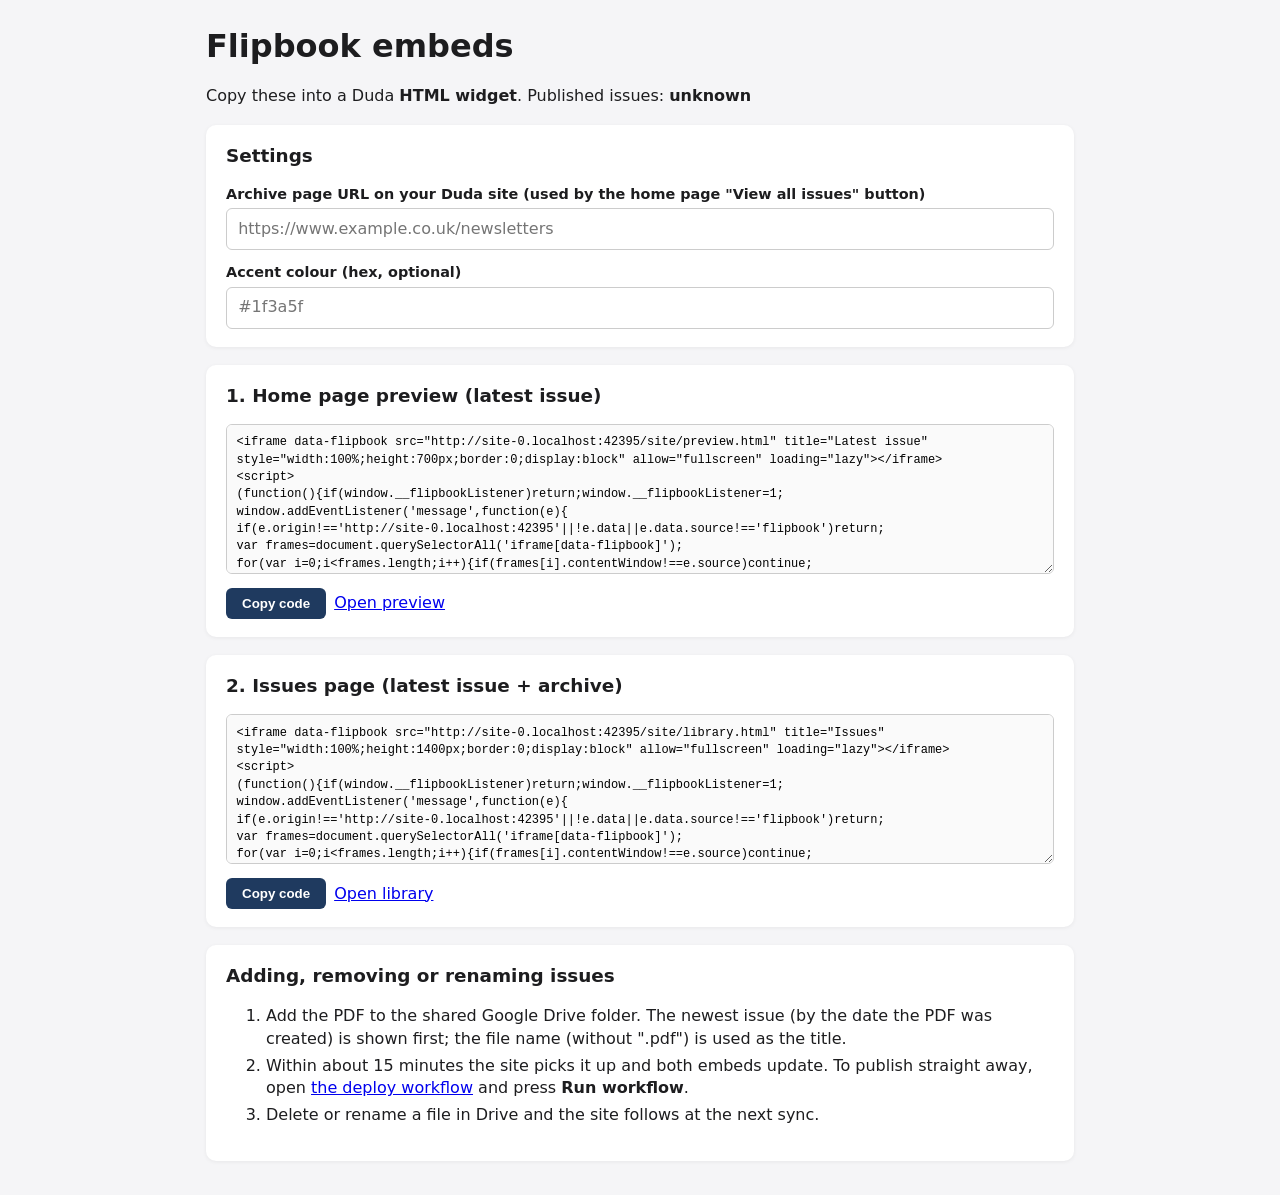
==== site/index.html @ 22dc6fe8 "feat: order issues by the PDF's creation date, falling back to upload time Co-Authored-By: Devin AI " ====
<!doctype html>
<html lang="en">
<head>
  <meta charset="utf-8">
  <meta name="viewport" content="width=device-width, initial-scale=1">
  <title>Flipbook – embed codes</title>
  <meta name="robots" content="noindex">
  <link rel="stylesheet" href="assets/flipbook.css">
  <style>
    body { background: #f5f5f7; }
    .wrap { max-width: 900px; }
    section { background: #fff; border-radius: 10px; padding: 18px 20px; margin: 18px 0; box-shadow: 0 1px 4px rgba(0,0,0,.06); }
    h1 { margin: 8px 0 0; } h2 { margin-top: 0; font-size: 1.15rem; }
    label { display: block; font-weight: 600; margin: 12px 0 4px; font-size: .9rem; }
    input { width: 100%; padding: .55rem .7rem; border: 1px solid #ccc; border-radius: 6px; font: inherit; }
    textarea { width: 100%; height: 150px; font: 12px/1.45 ui-monospace, Menlo, Consolas, monospace; padding: .6rem; border-radius: 6px; border: 1px solid #ccc; background: #fafafa; }
    .row { display: flex; gap: 8px; align-items: center; margin-top: 8px; }
    button.copy { padding: .5rem 1rem; border-radius: 6px; border: 0; background: var(--fb-accent); color: #fff; font-weight: 600; cursor: pointer; }
    ol li { margin: .3rem 0; } code { background: #eef; padding: 0 .25rem; border-radius: 3px; }
    table { border-collapse: collapse; width: 100%; font-size: .9rem; } td { padding: 4px 8px 4px 0; border-bottom: 1px solid #eee; vertical-align: top; }
  </style>
</head>
<body>
  <main class="wrap">
    <h1>Flipbook embeds</h1>
    <p>Copy these into a Duda <strong>HTML widget</strong>. Published issues: <strong id="count">…</strong></p>

    <section>
      <h2>Settings</h2>
      <label for="link">Archive page URL on your Duda site (used by the home page "View all issues" button)</label>
      <input id="link" type="url" placeholder="https://www.example.co.uk/newsletters">
      <label for="accent">Accent colour (hex, optional)</label>
      <input id="accent" type="text" placeholder="#1f3a5f">
    </section>

    <section>
      <h2>1. Home page preview (latest issue)</h2>
      <textarea id="code-preview" readonly></textarea>
      <div class="row"><button class="copy" data-target="code-preview">Copy code</button> <a id="open-preview" target="_blank">Open preview</a></div>
    </section>

    <section>
      <h2>2. Issues page (latest issue + archive)</h2>
      <textarea id="code-library" readonly></textarea>
      <div class="row"><button class="copy" data-target="code-library">Copy code</button> <a id="open-library" target="_blank">Open library</a></div>
    </section>

    <section>
      <h2>Adding, removing or renaming issues</h2>
      <ol>
        <li>Add the PDF to the shared Google Drive folder. The newest issue (by the date the PDF was created) is shown first; the file name (without ".pdf") is used as the title.</li>
        <li>Within about 15 minutes the site picks it up and both embeds update. To publish straight away, open <a id="run-link" target="_blank">the deploy workflow</a> and press <strong>Run workflow</strong>.</li>
        <li>Delete or rename a file in Drive and the site follows at the next sync.</li>
      </ol>
    </section>
  </main>
  <script type="module">
    import { loadIssues } from './assets/common.js';

    const REPO = 'opmedia-dev/flipbook';
    document.getElementById('run-link').href = `https://github.com/${REPO}/actions/workflows/deploy.yml`;

    loadIssues().then((list) => { document.getElementById('count').textContent = list.length; })
      .catch(() => { document.getElementById('count').textContent = 'unknown'; });

    const base = new URL('.', location.href).href;
    const origin = location.origin;

    function listener() {
      return `<script>
(function(){if(window.__flipbookListener)return;window.__flipbookListener=1;
window.addEventListener('message',function(e){
if(e.origin!=='${origin}'||!e.data||e.data.source!=='flipbook')return;
var frames=document.querySelectorAll('iframe[data-flipbook]');
for(var i=0;i<frames.length;i++){if(frames[i].contentWindow!==e.source)continue;
if(e.data.type==='height')frames[i].style.height=e.data.height+'px';
if(e.data.type==='scrollToTop')frames[i].scrollIntoView({behavior:'smooth',block:'start'});}
});})();
<\/script>`;
    }

    function iframe(page, query, height, title) {
      const qs = query.toString();
      const src = `${base}${page}${qs ? `?${qs}` : ''}`;
      return { src, html: `<iframe data-flipbook src="${src.replace(/&/g, '&amp;').replace(/"/g, '&quot;')}" title="${title}" style="width:100%;height:${height}px;border:0;display:block" allow="fullscreen" loading="lazy"></iframe>\n${listener()}` };
    }

    function update() {
      const q = new URLSearchParams();
      const link = document.getElementById('link').value.trim();
      const accent = document.getElementById('accent').value.trim().replace(/^#/, '');
      if (accent) q.set('accent', accent);
      const pq = new URLSearchParams(q);
      if (link) pq.set('link', link);
      const p = iframe('preview.html', pq, 700, 'Latest issue');
      const l = iframe('library.html', q, 1400, 'Issues');
      document.getElementById('code-preview').value = p.html;
      document.getElementById('code-library').value = l.html;
      document.getElementById('open-preview').href = p.src;
      document.getElementById('open-library').href = l.src;
    }
    document.querySelectorAll('input').forEach((i) => i.addEventListener('input', update));
    document.querySelectorAll('button.copy').forEach((b) => b.addEventListener('click', async () => {
      const ta = document.getElementById(b.dataset.target);
      ta.select();
      try { await navigator.clipboard.writeText(ta.value); } catch { document.execCommand('copy'); }
      b.textContent = 'Copied!';
      setTimeout(() => { b.textContent = 'Copy code'; }, 1500);
    }));
    update();
  </script>
</body>
</html>
---- site/assets/flipbook.css ----
:root {
  --fb-bg: transparent;
  --fb-accent: #1f3a5f;
  --fb-text: #1d1d1f;
  --fb-muted: #6b6b70;
  --fb-card: #ffffff;
  --fb-font: system-ui, -apple-system, "Segoe UI", Roboto, Helvetica, Arial, sans-serif;
}
* { box-sizing: border-box; }
html, body { margin: 0; padding: 0; }
body { background: var(--fb-bg); color: var(--fb-text); font-family: var(--fb-font); line-height: 1.4; }
html.fb-embedded, html.fb-embedded body { overflow: hidden; }

.fb { position: relative; width: 100%; }
.fb-stage { position: relative; width: 100%; min-height: 200px; display: flex; justify-content: center; }
.fb-sizer { width: 100%; margin: 0 auto; transition: transform .5s ease; }
.fb-sizer.fb-shift-left { transform: translateX(-25%); }
.fb-sizer.fb-shift-right { transform: translateX(25%); }
.fb-book { margin: 0 auto; }
.fb-page { background: #fff; overflow: hidden; }
.fb-page-inner { position: relative; width: 100%; height: 100%; background: #fff; }
.fb-page-inner > img, .fb-page-inner > canvas { position: absolute; inset: 0; width: 100%; height: 100%; display: block; object-fit: contain; }
.fb-loading { position: absolute; inset: 0; display: flex; gap: .6rem; align-items: center; justify-content: center; color: var(--fb-muted); font-size: .95rem; }
.fb-spinner { width: 22px; height: 22px; border-radius: 50%; border: 3px solid currentColor; border-right-color: transparent; animation: fb-spin .8s linear infinite; }
@keyframes fb-spin { to { transform: rotate(360deg); } }

.fb-bar { display: flex; align-items: center; justify-content: center; gap: .4rem; padding: .6rem 0 0; }
.fb-spacer { width: 1rem; }
.fb-counter { min-width: 6.5em; text-align: center; font-variant-numeric: tabular-nums; font-size: .9rem; color: var(--fb-muted); }
.fb-btn { display: inline-flex; align-items: center; justify-content: center; width: 38px; height: 38px; border-radius: 50%; border: 1px solid rgba(0,0,0,.12); background: #fff; color: var(--fb-accent); cursor: pointer; padding: 0; text-decoration: none; transition: background .15s, color .15s; }
.fb-btn:hover:not(:disabled) { background: var(--fb-accent); color: #fff; }
.fb-btn:disabled { opacity: .35; cursor: default; }
.fb-btn svg { width: 18px; height: 18px; fill: none; stroke: currentColor; stroke-width: 2.2; stroke-linecap: round; stroke-linejoin: round; }
.fb-btn[hidden] { display: none; }

.fb:fullscreen { background: #2b2b2e; padding: 12px; display: flex; flex-direction: column; justify-content: center; }
.fb:fullscreen .fb-counter { color: #ddd; }

.fb-error { padding: 2rem 1rem; text-align: center; color: var(--fb-muted); }

/* Page layouts */
.wrap { max-width: 1200px; margin: 0 auto; padding: 16px; }
.issue-head { text-align: center; margin: 0 0 12px; }
.issue-kicker { text-transform: uppercase; letter-spacing: .08em; font-size: .75rem; color: var(--fb-accent); font-weight: 600; margin: 0; }
.issue-title { margin: .2rem 0 0; font-size: clamp(1.2rem, 2.5vw, 1.7rem); }
.issue-date { margin: .15rem 0 0; color: var(--fb-muted); font-size: .9rem; }
.back-latest { margin-left: .6rem; color: var(--fb-accent); background: none; border: 0; cursor: pointer; font: inherit; text-decoration: underline; padding: 0; }

.cta { display: flex; justify-content: center; margin-top: 14px; }
.cta a { display: inline-block; padding: .7rem 1.4rem; border-radius: 999px; background: var(--fb-accent); color: #fff; text-decoration: none; font-weight: 600; }
.cta a:hover { filter: brightness(1.12); }

.archive { margin-top: 40px; }
.archive h2 { font-size: 1.25rem; margin: 0 0 14px; padding-bottom: 8px; border-bottom: 2px solid var(--fb-accent); }
.grid { display: grid; grid-template-columns: repeat(auto-fill, minmax(160px, 1fr)); gap: 18px; list-style: none; padding: 0; margin: 0; }
.card { display: flex; flex-direction: column; text-align: left; width: 100%; border: 0; background: none; padding: 0; cursor: pointer; font: inherit; color: inherit; }
.card-cover { position: relative; width: 100%; aspect-ratio: 1 / 1.414; background: #eee; border-radius: 4px; overflow: hidden; box-shadow: 0 2px 8px rgba(0,0,0,.15); transition: transform .2s, box-shadow .2s; }
.card-cover img, .card-cover canvas { width: 100%; height: 100%; object-fit: cover; display: block; }
.card:hover .card-cover, .card:focus-visible .card-cover { transform: translateY(-3px); box-shadow: 0 8px 20px rgba(0,0,0,.2); }
.card[aria-current="true"] .card-cover { outline: 3px solid var(--fb-accent); outline-offset: 3px; }
.card-title { font-weight: 600; margin-top: 8px; font-size: .95rem; }
.card-date { color: var(--fb-muted); font-size: .85rem; }
.empty { color: var(--fb-muted); }
.card-date:empty, .issue-date:empty { display: none; }
[hidden] { display: none !important; }
.fb-page { box-shadow: 0 1px 8px rgba(0,0,0,.18); }
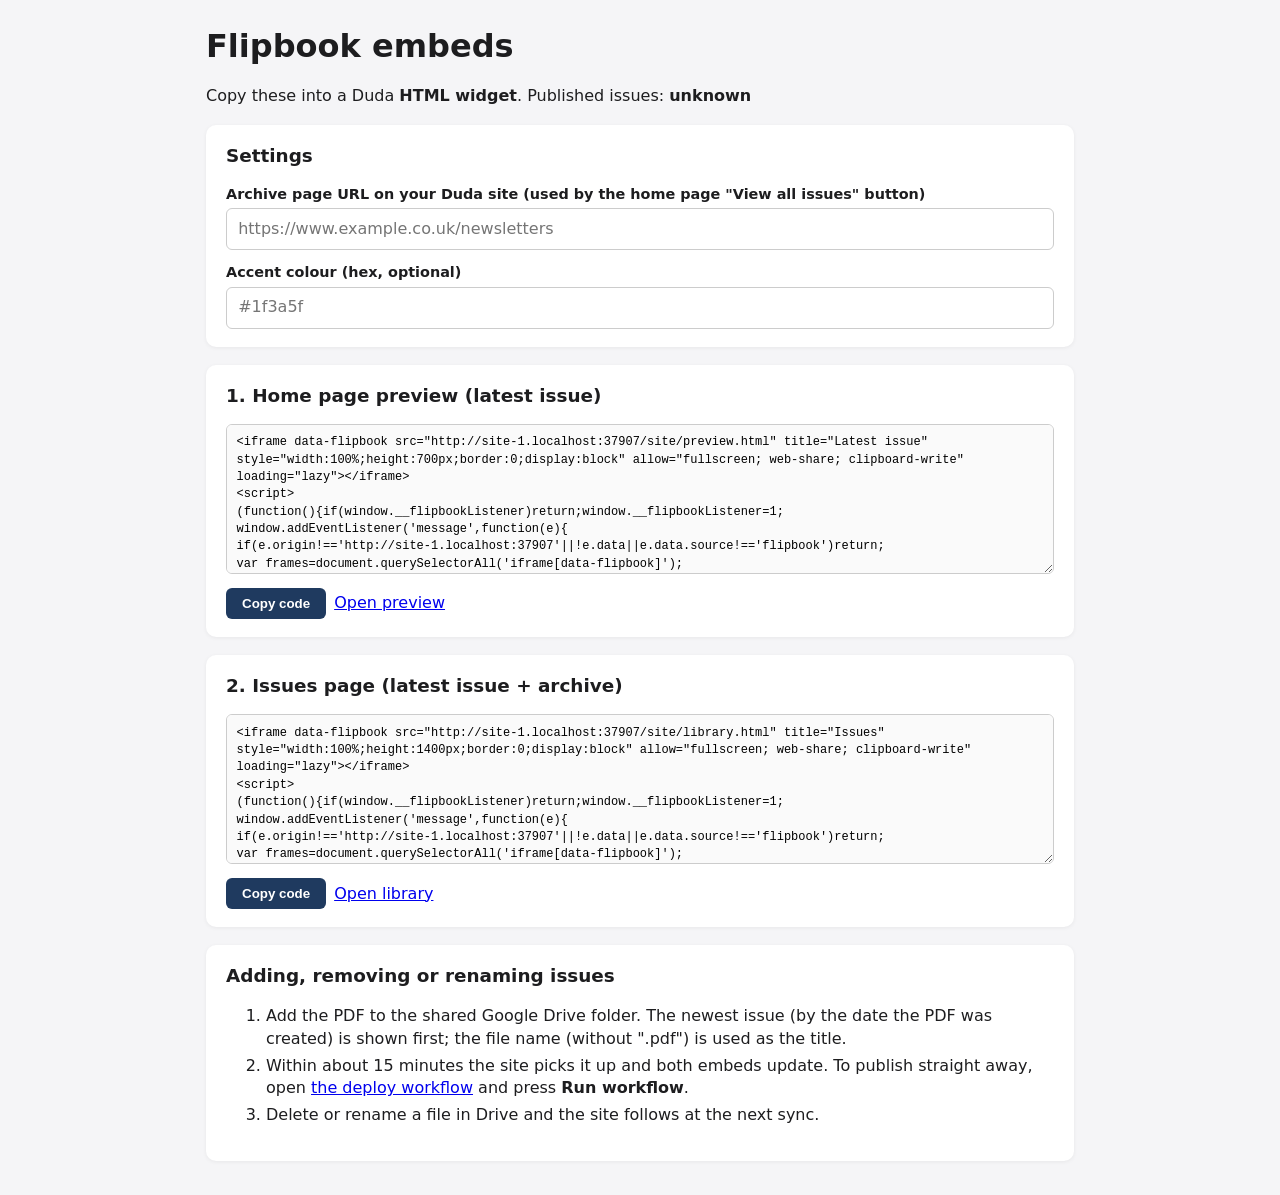
==== commit bd30b428: "feat: toolbar tools – first/last, search, zoom, share, print; responsive two-row bar Co-Authored-By:" ====
--- a/site/index.html
+++ b/site/index.html
@@ -82,7 +82,7 @@
     function iframe(page, query, height, title) {
       const qs = query.toString();
       const src = `${base}${page}${qs ? `?${qs}` : ''}`;
-      return { src, html: `<iframe data-flipbook src="${src.replace(/&/g, '&amp;').replace(/"/g, '&quot;')}" title="${title}" style="width:100%;height:${height}px;border:0;display:block" allow="fullscreen" loading="lazy"></iframe>\n${listener()}` };
+      return { src, html: `<iframe data-flipbook src="${src.replace(/&/g, '&amp;').replace(/"/g, '&quot;')}" title="${title}" style="width:100%;height:${height}px;border:0;display:block" allow="fullscreen; web-share; clipboard-write" loading="lazy"></iframe>\n${listener()}` };
     }
 
     function update() {
--- a/site/assets/flipbook.css
+++ b/site/assets/flipbook.css
@@ -64,3 +64,43 @@
 .card-date:empty, .issue-date:empty { display: none; }
 [hidden] { display: none !important; }
 .fb-page { box-shadow: 0 1px 8px rgba(0,0,0,.18); }
+
+/* Toolbar groups */
+.fb { container-type: inline-size; }
+.fb-bar { flex-wrap: wrap; gap: .5rem 1.25rem; }
+.fb-group { display: flex; align-items: center; gap: .35rem; }
+.fb-btn[aria-pressed="true"] { background: var(--fb-accent); color: #fff; }
+@container (max-width: 520px) {
+  .fb-bar { gap: .45rem; }
+  .fb-group { gap: .25rem; }
+  .fb-btn { width: 34px; height: 34px; }
+  .fb-btn svg { width: 16px; height: 16px; }
+  .fb-counter { min-width: 5em; font-size: .85rem; }
+}
+
+/* Zoom */
+.fb-zoom { position: absolute; inset: 0; z-index: 20; display: flex; flex-direction: column; background: rgba(40,40,44,.96); border-radius: 4px; overflow: hidden; }
+.fb-zoom-scroll { flex: 1; overflow: auto; cursor: grab; touch-action: pan-x pan-y; }
+.fb-zoom-scroll.fb-dragging { cursor: grabbing; user-select: none; }
+.fb-zoom-pages { display: flex; width: max-content; min-width: 100%; justify-content: center; padding: 12px; }
+.fb-zoom-pages canvas { display: block; background: #fff; height: auto; }
+.fb-zoom-bar { display: flex; justify-content: center; align-items: center; gap: .35rem; padding: 8px; background: rgba(0,0,0,.35); }
+.fb-zoom-bar .fb-counter { color: #eee; min-width: 4em; }
+
+/* Search */
+.fb-search { margin: .7rem auto 0; max-width: 560px; background: #fff; border: 1px solid rgba(0,0,0,.12); border-radius: 10px; padding: .7rem; box-shadow: 0 4px 16px rgba(0,0,0,.08); }
+.fb-search-form { display: flex; gap: .4rem; }
+.fb-search-form input { flex: 1; min-width: 0; padding: .5rem .7rem; border: 1px solid #ccc; border-radius: 999px; font: inherit; }
+.fb-search-go { border: 0; border-radius: 999px; padding: .5rem 1rem; background: var(--fb-accent); color: #fff; font: inherit; font-weight: 600; cursor: pointer; }
+.fb-search-status { margin: .5rem .2rem 0; font-size: .85rem; color: var(--fb-muted); }
+.fb-search-status:empty { display: none; }
+.fb-search-results { list-style: none; margin: .4rem 0 0; padding: 0; max-height: 260px; overflow: auto; }
+.fb-search-hit { display: block; width: 100%; text-align: left; border: 0; background: none; padding: .45rem .4rem; font: inherit; font-size: .88rem; color: var(--fb-text); cursor: pointer; border-radius: 6px; }
+.fb-search-hit:hover, .fb-search-hit:focus-visible { background: rgba(0,0,0,.05); }
+.fb-search-page { font-weight: 700; color: var(--fb-accent); margin-right: .3rem; }
+.fb-search-hit mark { background: #ffe58a; color: inherit; padding: 0 1px; }
+
+/* Toast + print frame */
+.fb-toast { position: absolute; left: 50%; bottom: 14px; transform: translate(-50%, 10px); background: rgba(20,20,22,.88); color: #fff; padding: .45rem .9rem; border-radius: 999px; font-size: .85rem; opacity: 0; pointer-events: none; transition: opacity .2s, transform .2s; z-index: 30; }
+.fb-toast-show { opacity: 1; transform: translate(-50%, 0); }
+.fb-print-frame { position: fixed; width: 0; height: 0; border: 0; visibility: hidden; }
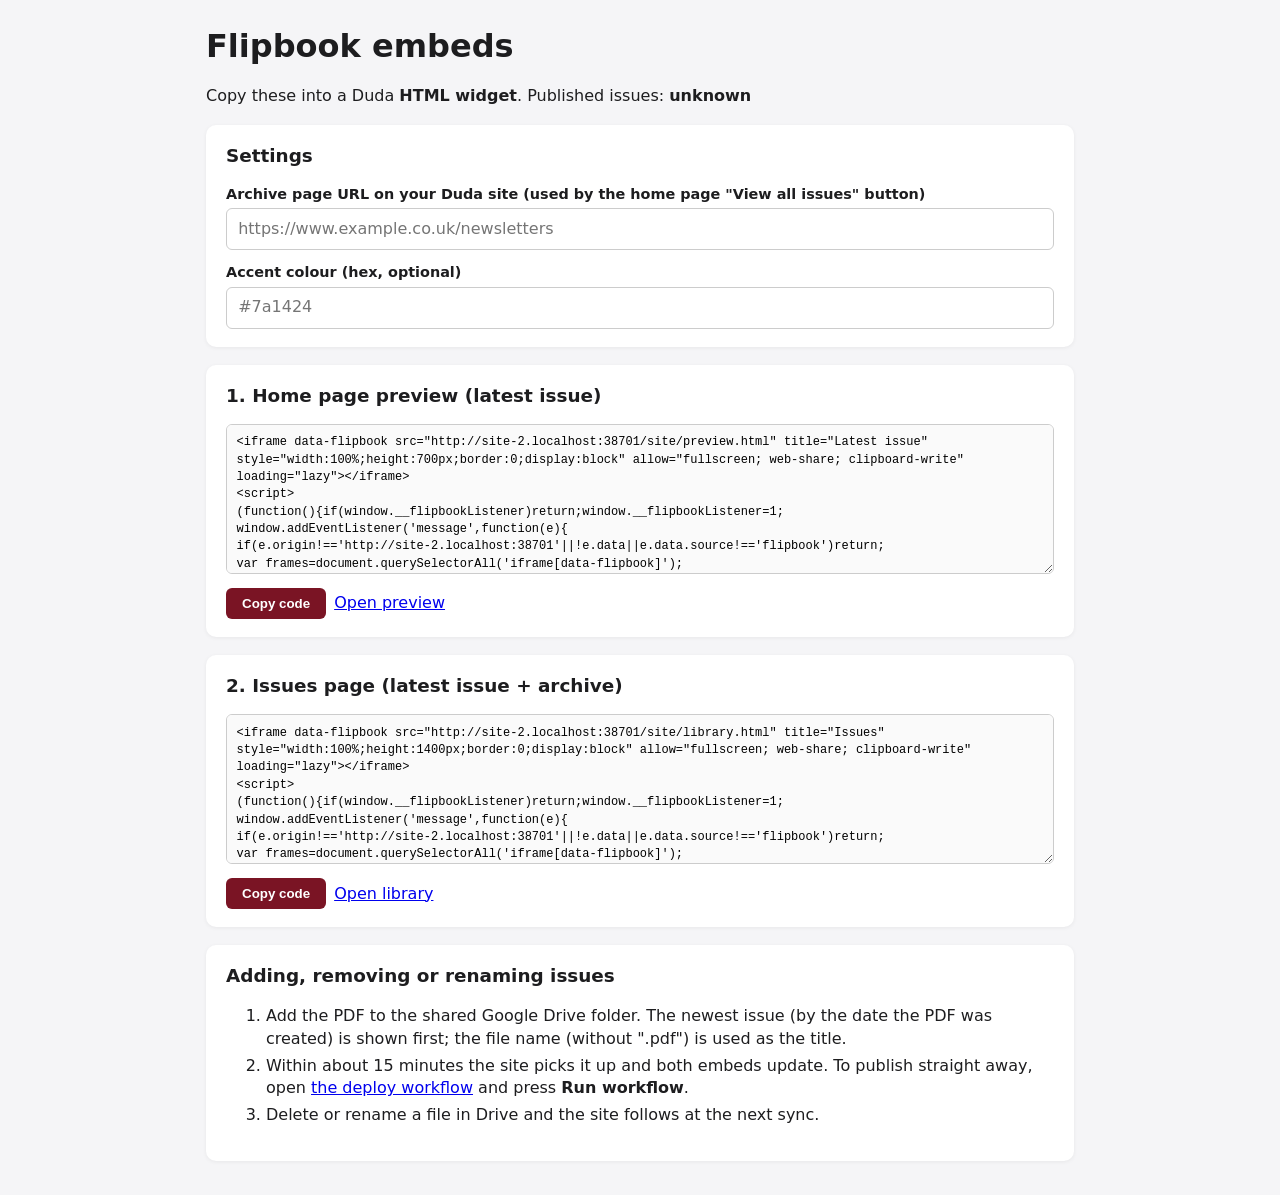
==== commit 7eaacbf8: "Match Flipbook accent reference to What's On (site/index.html)" ====
--- a/site/index.html
+++ b/site/index.html
@@ -30,7 +30,7 @@
       <label for="link">Archive page URL on your Duda site (used by the home page "View all issues" button)</label>
       <input id="link" type="url" placeholder="https://www.example.co.uk/newsletters">
       <label for="accent">Accent colour (hex, optional)</label>
-      <input id="accent" type="text" placeholder="#1f3a5f">
+      <input id="accent" type="text" placeholder="#7a1424">
     </section>
 
     <section>
--- a/site/assets/flipbook.css
+++ b/site/assets/flipbook.css
@@ -1,6 +1,6 @@
 :root {
   --fb-bg: transparent;
-  --fb-accent: #1f3a5f;
+  --fb-accent: #7a1424;
   --fb-text: #1d1d1f;
   --fb-muted: #6b6b70;
   --fb-card: #ffffff;
@@ -44,7 +44,9 @@
 .issue-kicker { text-transform: uppercase; letter-spacing: .08em; font-size: .75rem; color: var(--fb-accent); font-weight: 600; margin: 0; }
 .issue-title { margin: .2rem 0 0; font-size: clamp(1.2rem, 2.5vw, 1.7rem); }
 .issue-date { margin: .15rem 0 0; color: var(--fb-muted); font-size: .9rem; }
-.back-latest { margin-left: .6rem; color: var(--fb-accent); background: none; border: 0; cursor: pointer; font: inherit; text-decoration: underline; padding: 0; }
+.back-latest { display: inline-flex; align-items: center; gap: .35rem; margin-top: .6rem; padding: .45rem 1rem .45rem .75rem; border: 1.5px solid var(--fb-accent); border-radius: 999px; background: #fff; color: var(--fb-accent); font: inherit; font-size: .9rem; font-weight: 600; cursor: pointer; transition: background .15s, color .15s; }
+.back-latest:hover, .back-latest:focus-visible { background: var(--fb-accent); color: #fff; }
+.card-badge { position: absolute; top: 6px; left: 6px; padding: .1rem .45rem; border-radius: 999px; background: var(--fb-accent); color: #fff; font-size: .68rem; font-weight: 600; box-shadow: 0 1px 4px rgba(0,0,0,.25); }
 
 .cta { display: flex; justify-content: center; margin-top: 14px; }
 .cta a { display: inline-block; padding: .7rem 1.4rem; border-radius: 999px; background: var(--fb-accent); color: #fff; text-decoration: none; font-weight: 600; }
@@ -104,3 +106,6 @@
 .fb-toast { position: absolute; left: 50%; bottom: 14px; transform: translate(-50%, 10px); background: rgba(20,20,22,.88); color: #fff; padding: .45rem .9rem; border-radius: 999px; font-size: .85rem; opacity: 0; pointer-events: none; transition: opacity .2s, transform .2s; z-index: 30; }
 .fb-toast-show { opacity: 1; transform: translate(-50%, 0); }
 .fb-print-frame { position: fixed; width: 0; height: 0; border: 0; visibility: hidden; }
+
+.archive-year { font-size: 1.05rem; margin: 22px 0 12px; color: var(--fb-accent); }
+.archive-year:first-child { margin-top: 6px; }
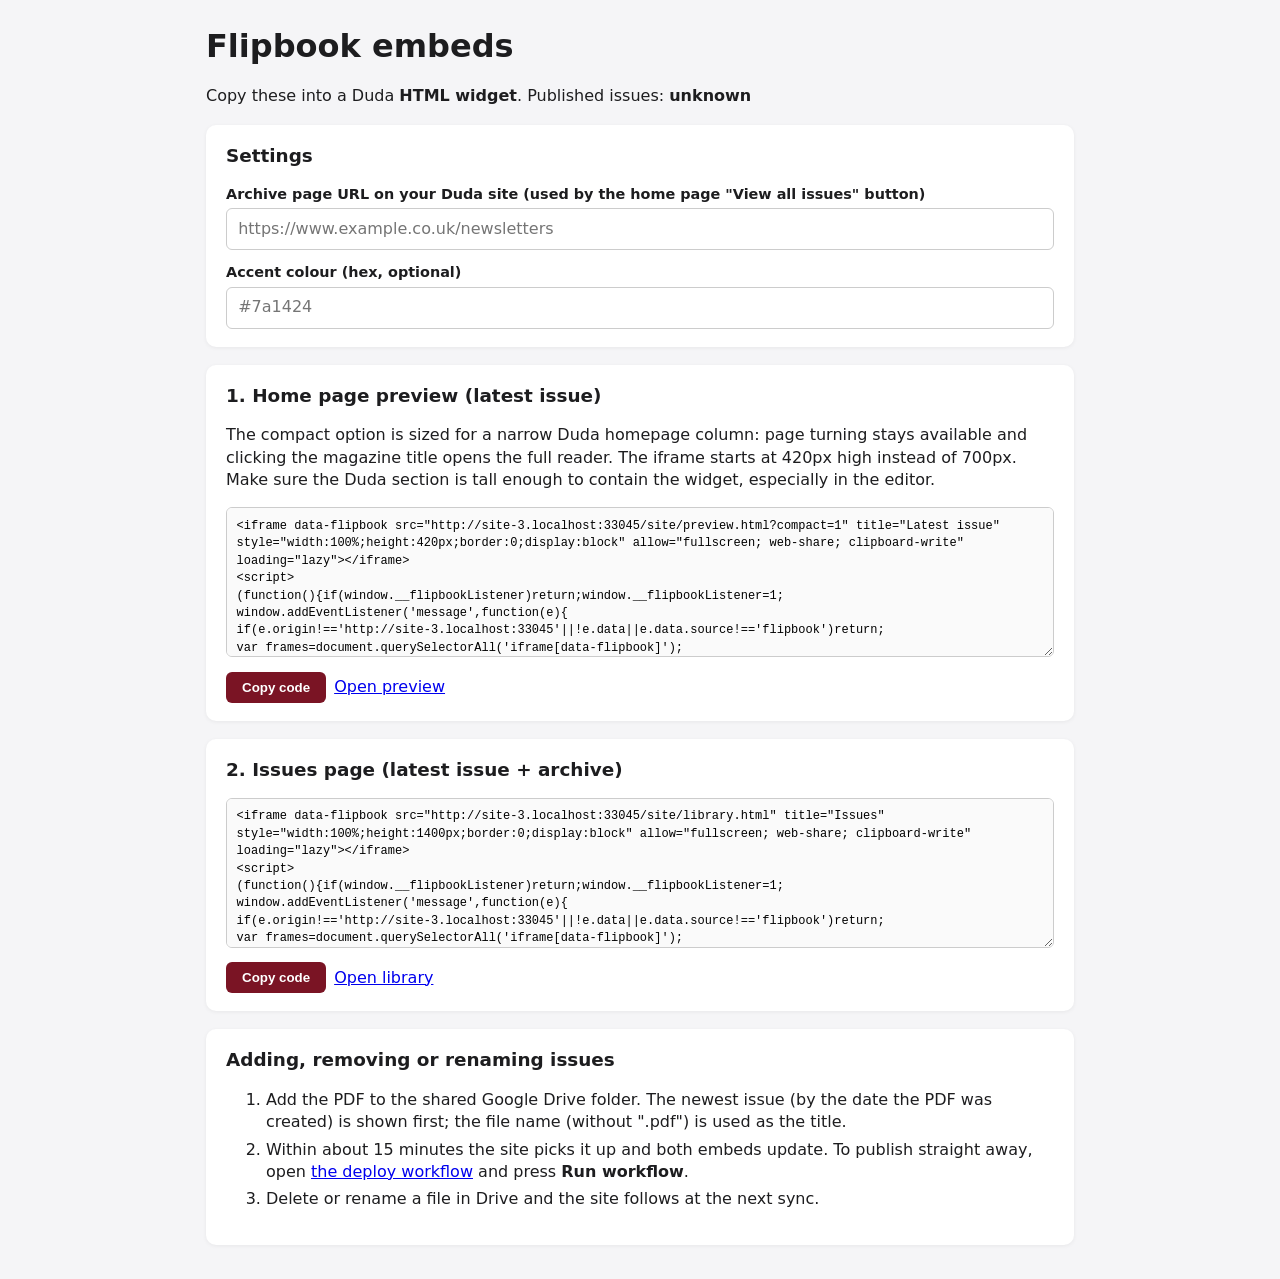
==== commit 6317f13c: "Generate compact 420px homepage embed for Duda instead of oversized 700px reader" ====
--- a/site/index.html
+++ b/site/index.html
@@ -35,6 +35,7 @@
 
     <section>
       <h2>1. Home page preview (latest issue)</h2>
+      <p>The compact option is sized for a narrow Duda homepage column: page turning stays available and clicking the magazine title opens the full reader. The iframe starts at 420px high instead of 700px. Make sure the Duda section is tall enough to contain the widget, especially in the editor.</p>
       <textarea id="code-preview" readonly></textarea>
       <div class="row"><button class="copy" data-target="code-preview">Copy code</button> <a id="open-preview" target="_blank">Open preview</a></div>
     </section>
@@ -92,7 +93,8 @@
       if (accent) q.set('accent', accent);
       const pq = new URLSearchParams(q);
       if (link) pq.set('link', link);
-      const p = iframe('preview.html', pq, 700, 'Latest issue');
+      pq.set('compact', '1');
+      const p = iframe('preview.html', pq, 420, 'Latest issue');
       const l = iframe('library.html', q, 1400, 'Issues');
       document.getElementById('code-preview').value = p.html;
       document.getElementById('code-library').value = l.html;
--- a/site/assets/flipbook.css
+++ b/site/assets/flipbook.css
@@ -43,6 +43,9 @@
 .issue-head { text-align: center; margin: 0 0 12px; }
 .issue-kicker { text-transform: uppercase; letter-spacing: .08em; font-size: .75rem; color: var(--fb-accent); font-weight: 600; margin: 0; }
 .issue-title { margin: .2rem 0 0; font-size: clamp(1.2rem, 2.5vw, 1.7rem); }
+/* Compact homepage embed: title opens the full reader without an extra row. */
+.fb-compact-full-link { color: inherit; text-decoration: none; }
+.fb-compact-full-link:hover, .fb-compact-full-link:focus-visible { color: var(--fb-accent); text-decoration: underline; }
 .issue-date { margin: .15rem 0 0; color: var(--fb-muted); font-size: .9rem; }
 .back-latest { display: inline-flex; align-items: center; gap: .35rem; margin-top: .6rem; padding: .45rem 1rem .45rem .75rem; border: 1.5px solid var(--fb-accent); border-radius: 999px; background: #fff; color: var(--fb-accent); font: inherit; font-size: .9rem; font-weight: 600; cursor: pointer; transition: background .15s, color .15s; }
 .back-latest:hover, .back-latest:focus-visible { background: var(--fb-accent); color: #fff; }
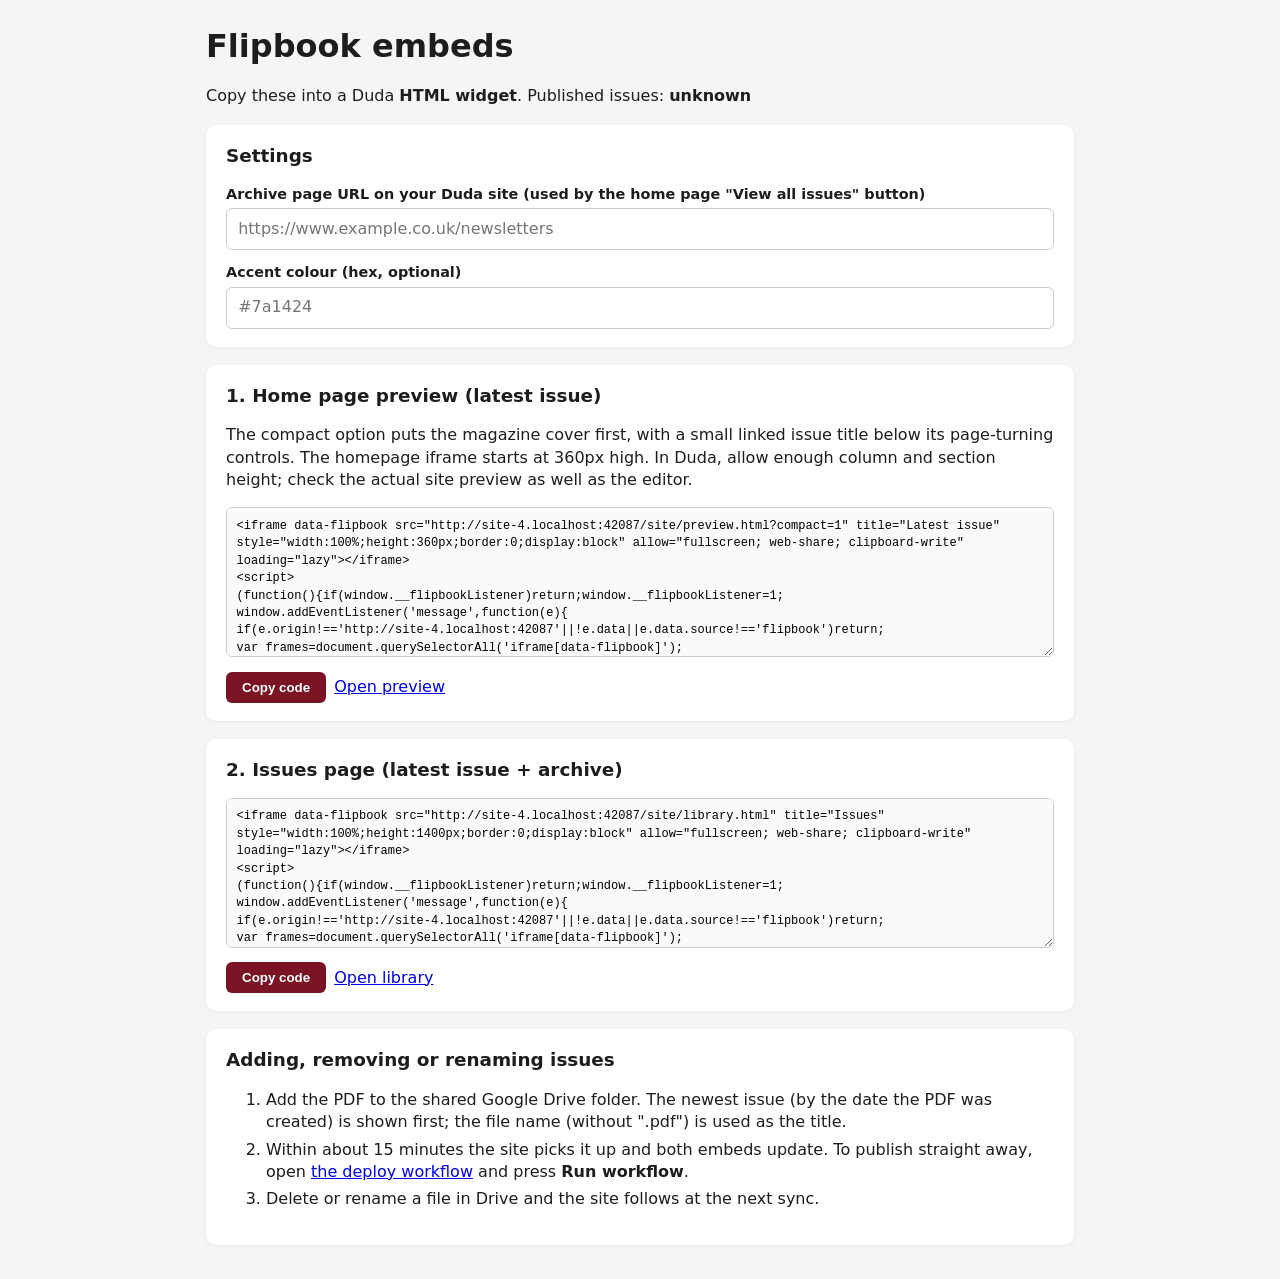
==== commit ae9a670e: "Generate shorter 360px compact Duda homepage embed" ====
--- a/site/index.html
+++ b/site/index.html
@@ -35,7 +35,7 @@
 
     <section>
       <h2>1. Home page preview (latest issue)</h2>
-      <p>The compact option is sized for a narrow Duda homepage column: page turning stays available and clicking the magazine title opens the full reader. The iframe starts at 420px high instead of 700px. Make sure the Duda section is tall enough to contain the widget, especially in the editor.</p>
+      <p>The compact option puts the magazine cover first, with a small linked issue title below its page-turning controls. The homepage iframe starts at 360px high. In Duda, allow enough column and section height; check the actual site preview as well as the editor.</p>
       <textarea id="code-preview" readonly></textarea>
       <div class="row"><button class="copy" data-target="code-preview">Copy code</button> <a id="open-preview" target="_blank">Open preview</a></div>
     </section>
@@ -94,7 +94,7 @@
       const pq = new URLSearchParams(q);
       if (link) pq.set('link', link);
       pq.set('compact', '1');
-      const p = iframe('preview.html', pq, 420, 'Latest issue');
+      const p = iframe('preview.html', pq, 360, 'Latest issue');
       const l = iframe('library.html', q, 1400, 'Issues');
       document.getElementById('code-preview').value = p.html;
       document.getElementById('code-library').value = l.html;
--- a/site/assets/flipbook.css
+++ b/site/assets/flipbook.css
@@ -45,7 +45,22 @@
 .issue-title { margin: .2rem 0 0; font-size: clamp(1.2rem, 2.5vw, 1.7rem); }
 /* Compact homepage embed: title opens the full reader without an extra row. */
 .fb-compact-full-link { color: inherit; text-decoration: none; }
-.fb-compact-full-link:hover, .fb-compact-full-link:focus-visible { color: var(--fb-accent); text-decoration: underline; }
+.fb-compact-full-link:hover, .fb-compact-full-link:focus-visible { color: var(--fb-accent); text-decoration: underline; } 
+/* For the homepage's narrow fourth column, put the page-turning reader
+   first, then its small linked title. Keep the full preview unchanged. */
+.fb-compact .wrap {
+  display: flex;
+  flex-direction: column;
+  padding: 0 8px 6px;
+}
+.fb-compact #book { order: 0; }
+.fb-compact .issue-head { order: 1; margin: 4px 0 0; }
+.fb-compact .issue-kicker { display: none; }
+.fb-compact .issue-title { margin: 0; font-size: .86rem; line-height: 1.25; font-weight: 600; }
+.fb-compact .issue-date { margin: 0; font-size: .75rem; }
+.fb-compact .cta { order: 2; margin-top: 5px; }
+.fb-compact .cta a { padding: .35rem .7rem; font-size: .78rem; }
+
 .issue-date { margin: .15rem 0 0; color: var(--fb-muted); font-size: .9rem; }
 .back-latest { display: inline-flex; align-items: center; gap: .35rem; margin-top: .6rem; padding: .45rem 1rem .45rem .75rem; border: 1.5px solid var(--fb-accent); border-radius: 999px; background: #fff; color: var(--fb-accent); font: inherit; font-size: .9rem; font-weight: 600; cursor: pointer; transition: background .15s, color .15s; }
 .back-latest:hover, .back-latest:focus-visible { background: var(--fb-accent); color: #fff; }
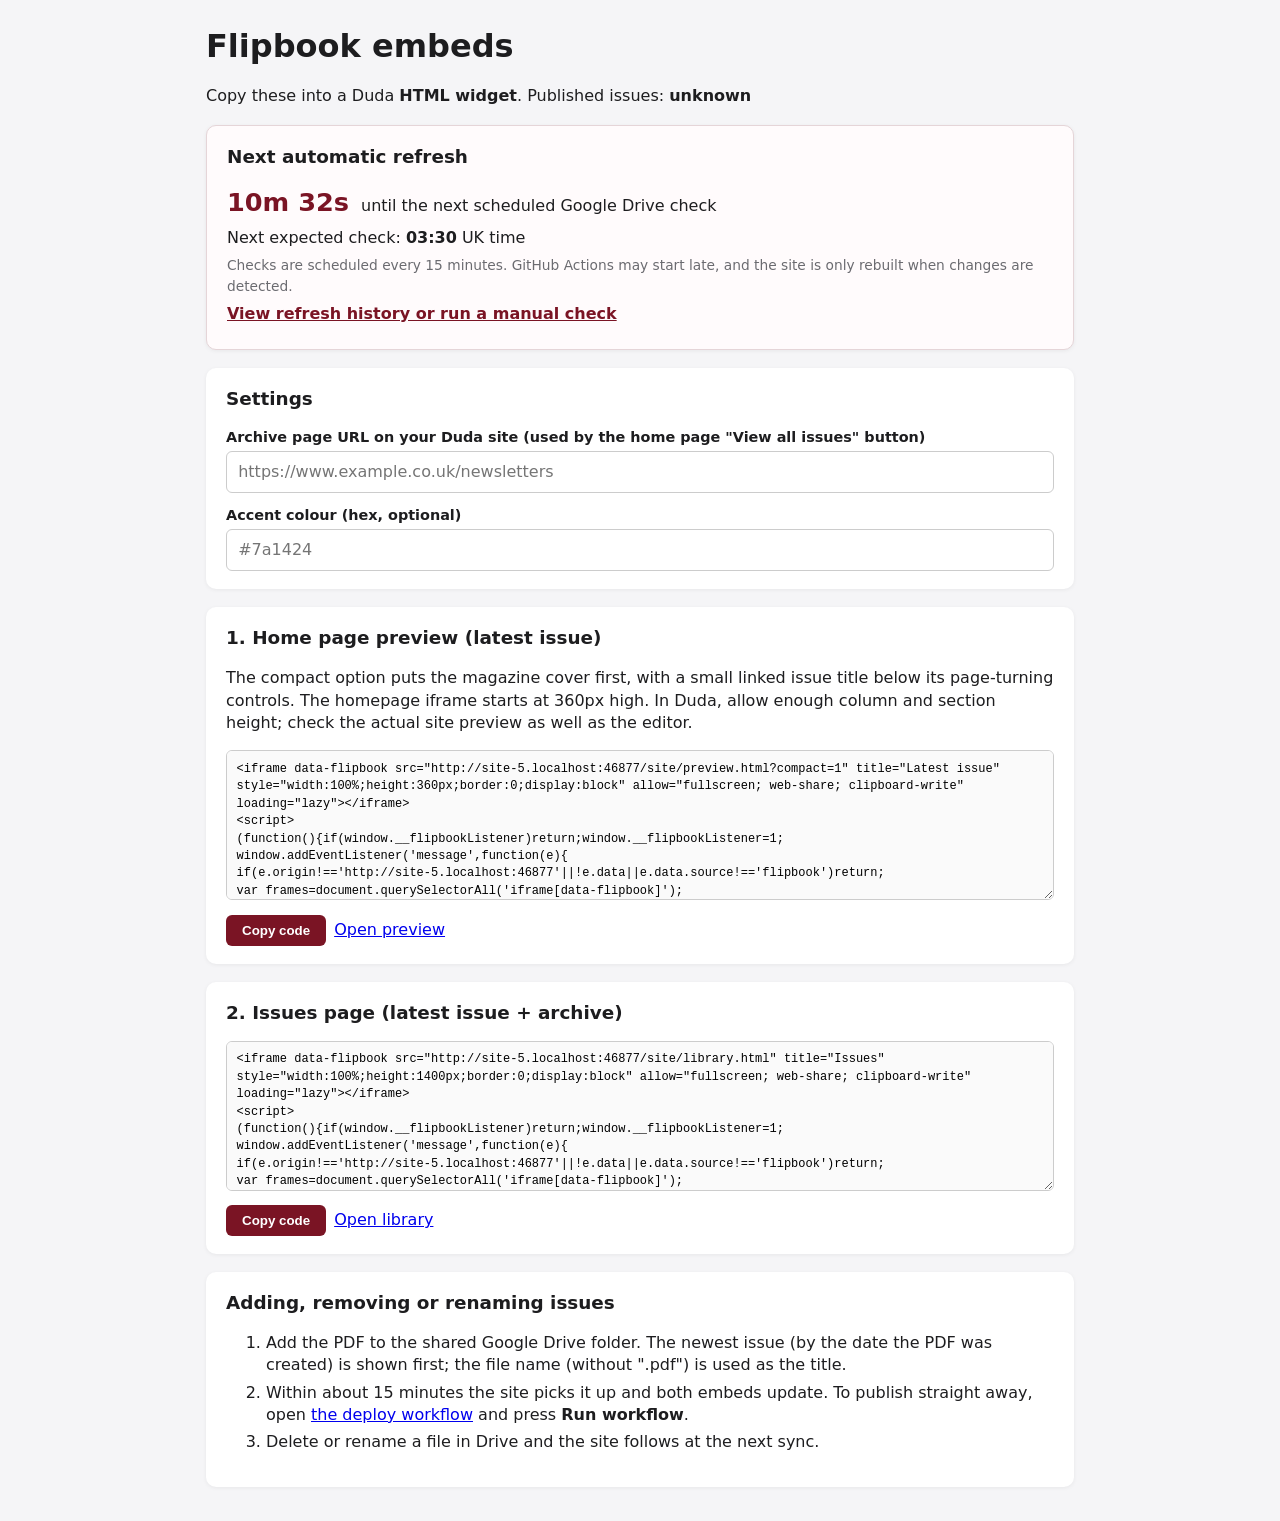
==== commit 95d828af: "Show next estimated refresh countdown and workflow history on flipbook embed manager" ====
--- a/site/index.html
+++ b/site/index.html
@@ -18,12 +18,26 @@
     button.copy { padding: .5rem 1rem; border-radius: 6px; border: 0; background: var(--fb-accent); color: #fff; font-weight: 600; cursor: pointer; }
     ol li { margin: .3rem 0; } code { background: #eef; padding: 0 .25rem; border-radius: 3px; }
     table { border-collapse: collapse; width: 100%; font-size: .9rem; } td { padding: 4px 8px 4px 0; border-bottom: 1px solid #eee; vertical-align: top; }
+    .refresh-panel { border: 1px solid #e5d5d8; background: #fffbfc; }
+    .refresh-timer { display: flex; gap: 12px; align-items: baseline; flex-wrap: wrap; }
+    .refresh-timer strong { color: var(--fb-accent); font-size: clamp(1.25rem, 3vw, 1.6rem); font-variant-numeric: tabular-nums; }
+    .refresh-panel p { margin: 6px 0; }
+    .refresh-panel .note { color: var(--fb-muted); font-size: .86rem; line-height: 1.5; }
+    .refresh-panel a { color: var(--fb-accent); font-weight: 600; }
+
   </style>
 </head>
 <body>
   <main class="wrap">
     <h1>Flipbook embeds</h1>
     <p>Copy these into a Duda <strong>HTML widget</strong>. Published issues: <strong id="count">…</strong></p>
+    <section class="refresh-panel" aria-labelledby="refresh-heading">
+      <h2 id="refresh-heading">Next automatic refresh</h2>
+      <p class="refresh-timer"><strong id="refresh-countdown" role="timer" aria-live="off">Calculating…</strong><span>until the next scheduled Google Drive check</span></p>
+      <p>Next expected check: <strong id="refresh-time">—</strong> UK time</p>
+      <p class="note">Checks are scheduled every 15 minutes. GitHub Actions may start late, and the site is only rebuilt when changes are detected.</p>
+      <p><a id="refresh-history" href="https://github.com/opmedia-dev/flipbook/actions/workflows/deploy.yml" target="_blank" rel="noopener noreferrer">View refresh history or run a manual check</a></p>
+    </section>
 
     <section>
       <h2>Settings</h2>
@@ -57,9 +71,19 @@
   </main>
   <script type="module">
     import { loadIssues } from './assets/common.js';
+    import { nextRefreshText } from './assets/refresh-schedule.mjs';
 
     const REPO = 'opmedia-dev/flipbook';
     document.getElementById('run-link').href = `https://github.com/${REPO}/actions/workflows/deploy.yml`;
+    document.getElementById('refresh-history').href = `https://github.com/${REPO}/actions/workflows/deploy.yml`;
+
+    function updateRefreshCountdown() {
+      const refresh = nextRefreshText();
+      document.getElementById('refresh-countdown').textContent = refresh.countdown;
+      document.getElementById('refresh-time').textContent = refresh.time;
+    }
+    updateRefreshCountdown();
+    setInterval(updateRefreshCountdown, 1000);
 
     loadIssues().then((list) => { document.getElementById('count').textContent = list.length; })
       .catch(() => { document.getElementById('count').textContent = 'unknown'; });
--- a/site/assets/flipbook.css
+++ b/site/assets/flipbook.css
@@ -60,6 +60,48 @@
 .fb-compact .issue-date { margin: 0; font-size: .75rem; }
 .fb-compact .cta { order: 2; margin-top: 5px; }
 .fb-compact .cta a { padding: .35rem .7rem; font-size: .78rem; }
+
+/* Phones: a full PDF page can exceed a fixed-height Duda row even in compact
+   mode. Give touchscreen mobiles a small cover-link instead. The desktop
+   compact page-turner and full-size reader keep their existing behaviour. */
+.fb-mobile-cover-only .wrap { padding: 0 8px 6px; }
+.fb-mobile-cover-only #book { display: flex; justify-content: center; }
+.fb-mobile-cover-link {
+  display: flex; flex-direction: column; align-items: center;
+  gap: 6px; width: min(100%, 190px); margin: 0 auto;
+  text-align: center; color: var(--fb-accent); text-decoration: none;
+}
+.fb-mobile-cover-link img {
+  display: block; width: auto; max-width: 100%; max-height: 230px;
+  height: auto; object-fit: contain; box-shadow: 0 2px 9px rgba(0,0,0,.18);
+}
+.fb-mobile-cover-action { font-size: .78rem; font-weight: 700; line-height: 1.25; }
+.fb-mobile-cover-link:hover .fb-mobile-cover-action,
+.fb-mobile-cover-link:focus-visible .fb-mobile-cover-action { text-decoration: underline; }
+.fb-mobile-cover-placeholder {
+  display: grid; place-items: center; width: 160px; height: 200px;
+  padding: 12px; background: #fff; font-size: 1rem; font-weight: 600;
+}
+.fb-mobile-cover-only .issue-head { margin-top: 3px; }
+.fb-mobile-cover-only .issue-title { font-size: .83rem; }
+
+/* The archive should use actual cover thumbnails on phones, rather than
+   turning every portrait issue into a nearly full-screen card. */
+@media (max-width: 600px) {
+  .archive .grid {
+    display: grid; grid-template-columns: repeat(2, minmax(0, 1fr));
+    column-gap: 12px; row-gap: 16px;
+  }
+  .archive .card { min-width: 0; }
+  .archive .card-cover { width: 100%; max-width: 180px; margin: 0 auto; }
+  .archive .card-title {
+    margin-top: 5px; font-size: .82rem; line-height: 1.3;
+    overflow-wrap: anywhere; display: -webkit-box;
+    -webkit-line-clamp: 2; -webkit-box-orient: vertical; overflow: hidden;
+  }
+  .archive .card-date { font-size: .75rem; }
+}
+
 
 .issue-date { margin: .15rem 0 0; color: var(--fb-muted); font-size: .9rem; }
 .back-latest { display: inline-flex; align-items: center; gap: .35rem; margin-top: .6rem; padding: .45rem 1rem .45rem .75rem; border: 1.5px solid var(--fb-accent); border-radius: 999px; background: #fff; color: var(--fb-accent); font: inherit; font-size: .9rem; font-weight: 600; cursor: pointer; transition: background .15s, color .15s; }
@@ -125,5 +167,21 @@
 .fb-toast-show { opacity: 1; transform: translate(-50%, 0); }
 .fb-print-frame { position: fixed; width: 0; height: 0; border: 0; visibility: hidden; }
 
-.archive-year { font-size: 1.05rem; margin: 22px 0 12px; color: var(--fb-accent); }
-.archive-year:first-child { margin-top: 6px; }
+/* Compact year accordion: older issues stay out of the page flow until opened. */
+.archive-group { border: 1px solid rgba(0,0,0,.12); border-radius: 9px; overflow: hidden; background: var(--fb-card); margin: 0 0 9px; }
+.archive-year { display: flex; align-items: center; gap: 12px; min-height: 52px; padding: 12px 16px; margin: 0; color: var(--fb-accent); cursor: pointer; list-style: none; font-size: 1.04rem; font-weight: 700; }
+.archive-year::-webkit-details-marker { display: none; }
+.archive-year::marker { content: ''; }
+.archive-year:hover, .archive-year:focus-visible { background: color-mix(in srgb, var(--fb-accent) 6%, var(--fb-card)); }
+.archive-year:focus-visible { outline: 2px solid var(--fb-accent); outline-offset: -3px; }
+.archive-year-label { flex: 1; min-width: 0; overflow-wrap: anywhere; }
+.archive-year-count { font-size: .79rem; font-weight: 500; color: var(--fb-muted); white-space: nowrap; }
+.archive-year-chevron { width: 10px; height: 10px; margin: -5px 3px 0 2px; flex: none; border: solid var(--fb-accent); border-width: 0 2px 2px 0; transform: rotate(45deg); transition: transform .15s ease; }
+.archive-group[open] .archive-year-chevron { margin-top: 5px; transform: rotate(225deg); }
+.archive-group:not([open]) > .grid { display: none; }
+.archive-group[open] > .grid { padding: 6px 16px 18px; }
+@media (max-width: 600px) {
+  .archive-year { min-height: 48px; padding: 10px 12px; }
+  .archive-group[open] > .grid { padding: 5px 12px 15px; }
+}
+@media (prefers-reduced-motion: reduce) { .archive-year-chevron { transition: none; } }
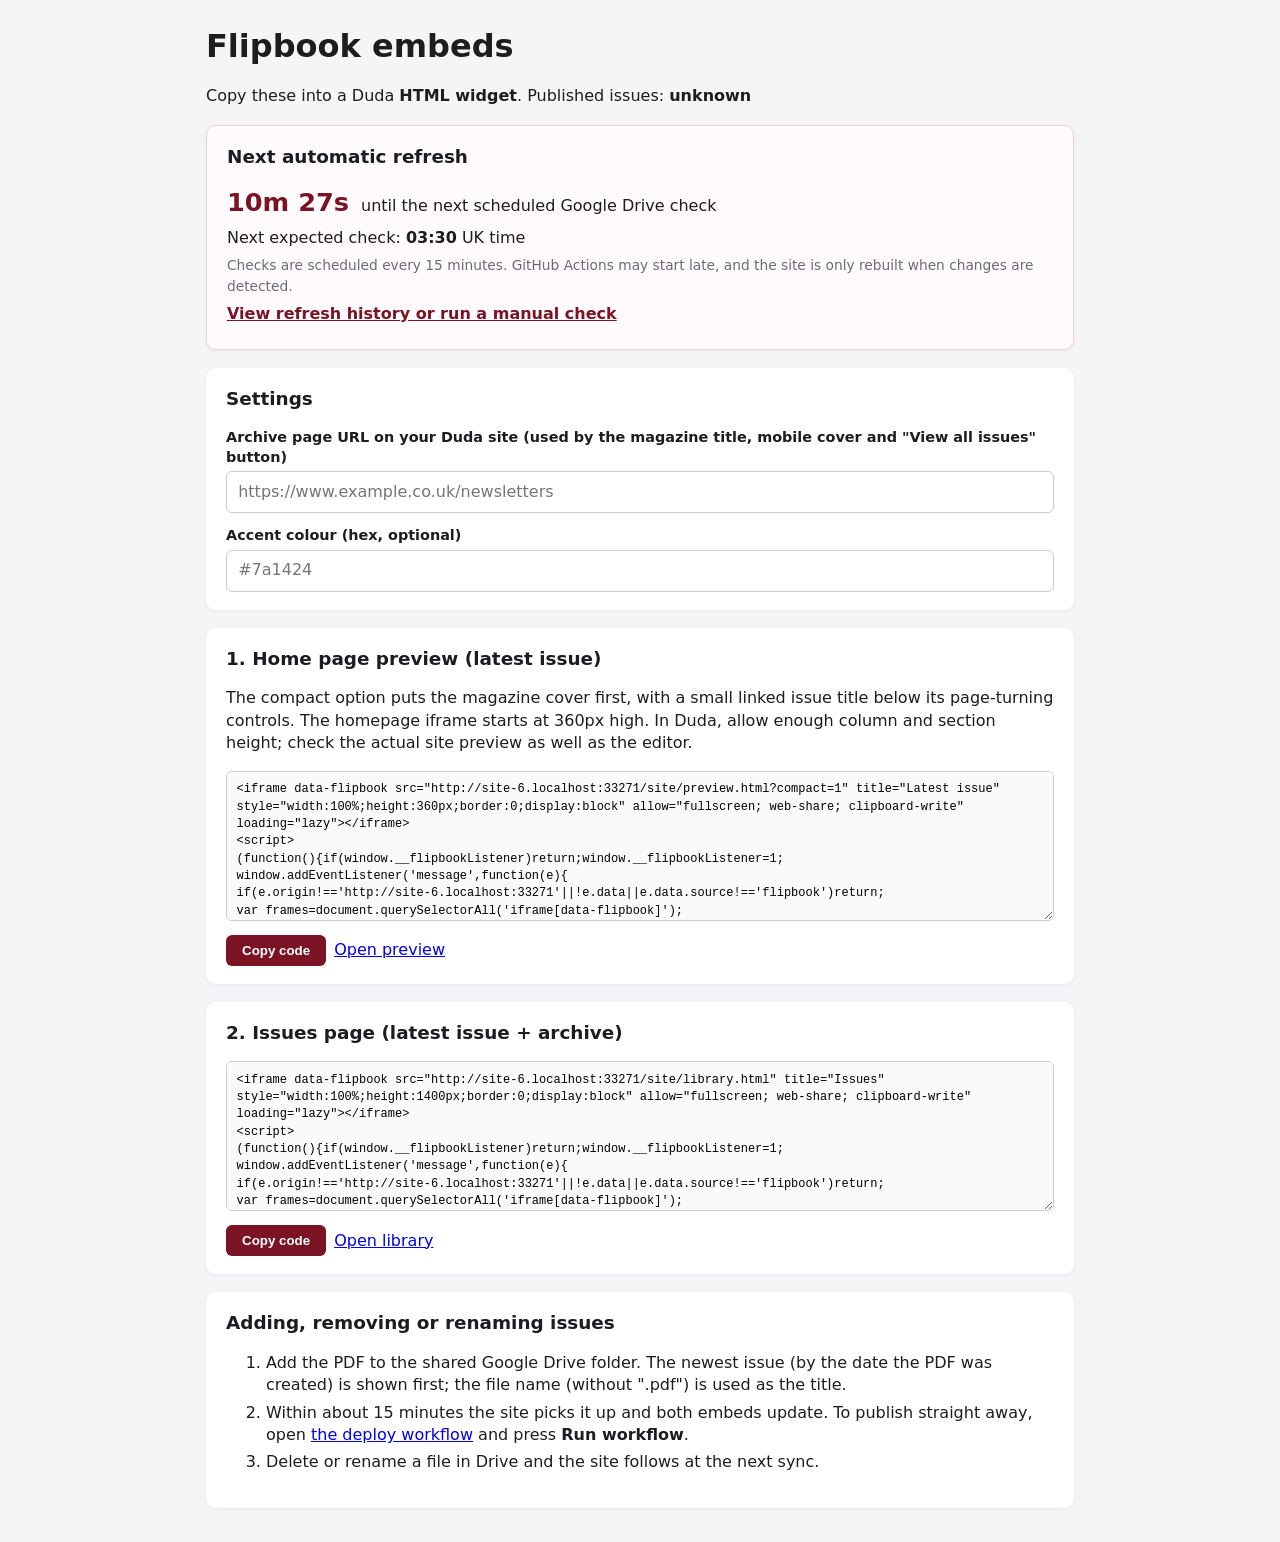
==== commit b54de121: "Clarify generated flipbook preview links to configured website archive" ====
--- a/site/index.html
+++ b/site/index.html
@@ -41,7 +41,7 @@
 
     <section>
       <h2>Settings</h2>
-      <label for="link">Archive page URL on your Duda site (used by the home page "View all issues" button)</label>
+      <label for="link">Archive page URL on your Duda site (used by the magazine title, mobile cover and "View all issues" button)</label>
       <input id="link" type="url" placeholder="https://www.example.co.uk/newsletters">
       <label for="accent">Accent colour (hex, optional)</label>
       <input id="accent" type="text" placeholder="#7a1424">
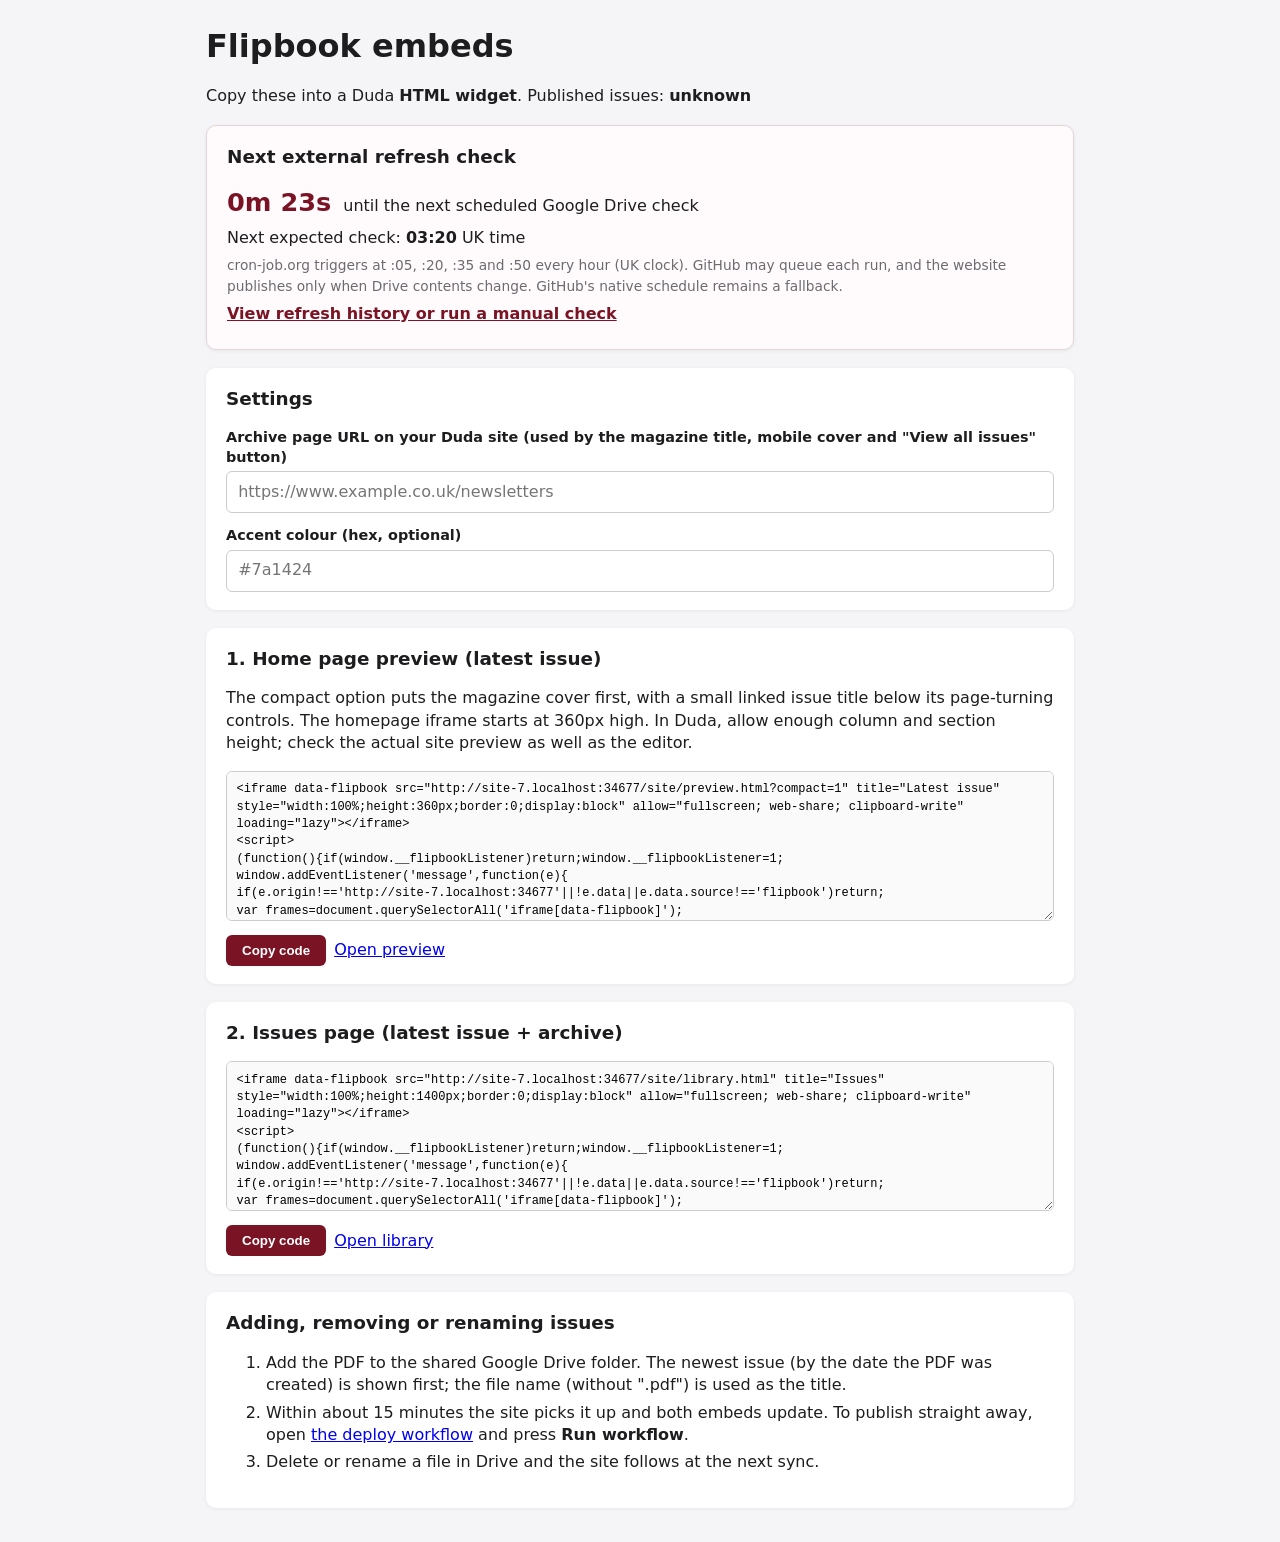
==== commit c23e2631: "Align Flipbook countdown copy and regression tests with external schedule" ====
--- a/site/index.html
+++ b/site/index.html
@@ -32,10 +32,10 @@
     <h1>Flipbook embeds</h1>
     <p>Copy these into a Duda <strong>HTML widget</strong>. Published issues: <strong id="count">…</strong></p>
     <section class="refresh-panel" aria-labelledby="refresh-heading">
-      <h2 id="refresh-heading">Next automatic refresh</h2>
+      <h2 id="refresh-heading">Next external refresh check</h2>
       <p class="refresh-timer"><strong id="refresh-countdown" role="timer" aria-live="off">Calculating…</strong><span>until the next scheduled Google Drive check</span></p>
       <p>Next expected check: <strong id="refresh-time">—</strong> UK time</p>
-      <p class="note">Checks are scheduled every 15 minutes. GitHub Actions may start late, and the site is only rebuilt when changes are detected.</p>
+      <p class="note">cron-job.org triggers at :05, :20, :35 and :50 every hour (UK clock). GitHub may queue each run, and the website publishes only when Drive contents change. GitHub's native schedule remains a fallback.</p>
       <p><a id="refresh-history" href="https://github.com/opmedia-dev/flipbook/actions/workflows/deploy.yml" target="_blank" rel="noopener noreferrer">View refresh history or run a manual check</a></p>
     </section>
 
